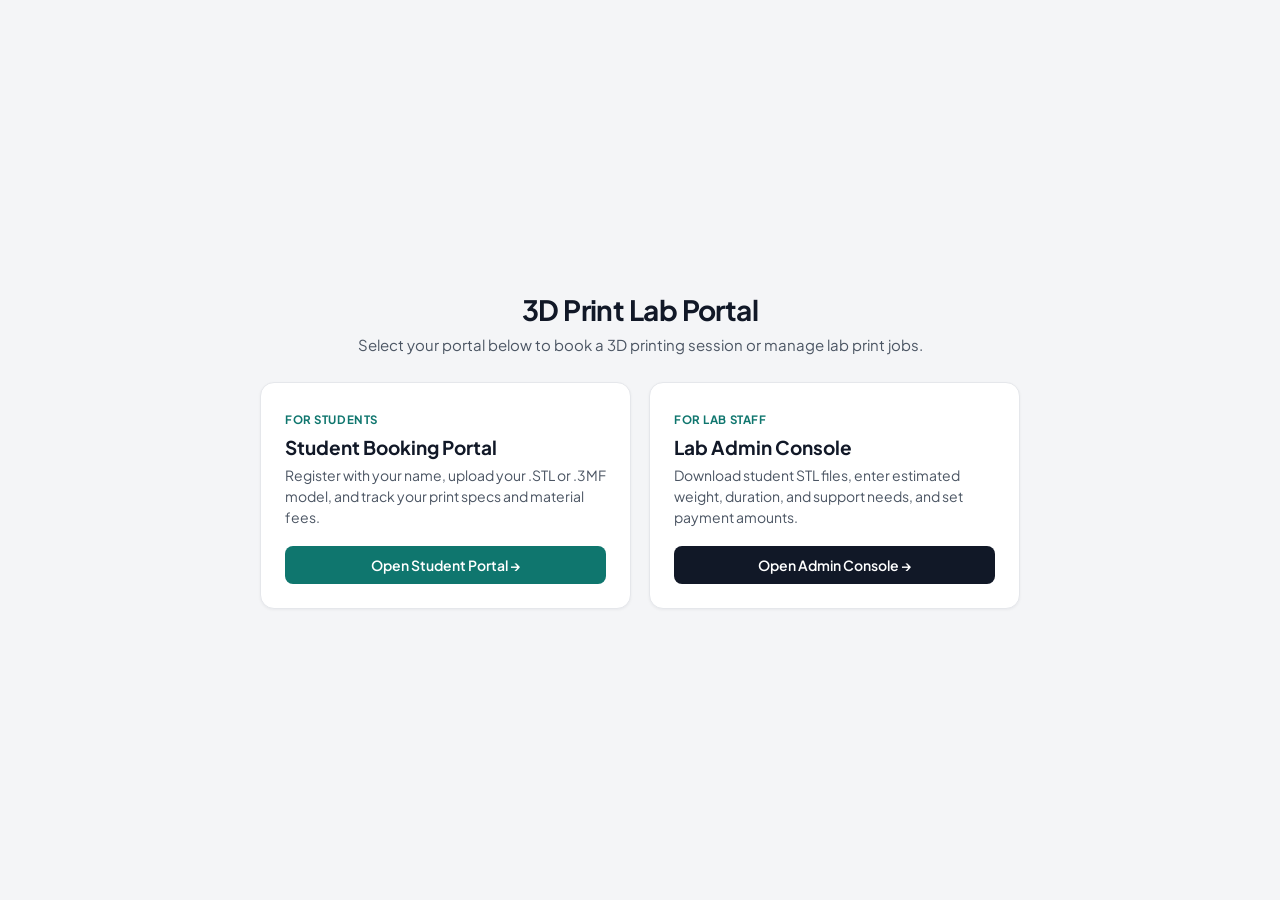
==== index.html @ 41e185b8 "Add 3D Printing Booking System (client, admin, hub, and Apps Script)" ====
<!DOCTYPE html>
<html lang="en">
<head>
  <meta charset="UTF-8" />
  <meta name="viewport" content="width=device-width, initial-scale=1.0" />
  <title>3D Print Lab — Portal</title>
  <meta name="description" content="3D Printer Session Booking & Job Request System for Students and Lab Administrators." />
  <link rel="icon" type="image/svg+xml" href="./client/icon.svg" />
  <link rel="preconnect" href="https://fonts.googleapis.com" />
  <link rel="preconnect" href="https://fonts.gstatic.com" crossorigin />
  <link href="https://fonts.googleapis.com/css2?family=Plus+Jakarta+Sans:wght@400;500;600;700&display=swap" rel="stylesheet" />
  <style>
    :root {
      --bg: #f4f5f7;
      --surface: #ffffff;
      --ink: #111827;
      --ink-secondary: #4b5563;
      --border: #e5e7eb;
      --accent: #0f766e;
      --accent-hover: #0d625b;
    }
    * { box-sizing: border-box; }
    body {
      margin: 0;
      min-height: 100vh;
      background: var(--bg);
      color: var(--ink);
      font-family: 'Plus Jakarta Sans', -apple-system, BlinkMacSystemFont, sans-serif;
      display: grid;
      place-items: center;
      padding: 24px;
    }
    .hub {
      width: 100%;
      max-width: 760px;
    }
    .hub-head {
      text-align: center;
      margin-bottom: 28px;
    }
    .hub-head h1 {
      margin: 0 0 8px;
      font-size: 28px;
      font-weight: 700;
      letter-spacing: -0.02em;
    }
    .hub-head p {
      margin: 0;
      color: var(--ink-secondary);
      font-size: 15px;
    }
    .cards {
      display: grid;
      grid-template-columns: 1fr 1fr;
      gap: 18px;
    }
    .portal-card {
      background: var(--surface);
      border: 1px solid var(--border);
      border-radius: 14px;
      padding: 24px;
      text-decoration: none;
      color: inherit;
      display: flex;
      flex-direction: column;
      justify-content: space-between;
      gap: 18px;
      box-shadow: 0 1px 3px rgba(17, 24, 39, 0.05);
      transition: transform 0.15s, border-color 0.15s, box-shadow 0.15s;
    }
    .portal-card:hover {
      transform: translateY(-2px);
      border-color: var(--accent);
      box-shadow: 0 10px 24px rgba(17, 24, 39, 0.08);
    }
    .tag {
      display: inline-block;
      font-size: 11.5px;
      font-weight: 700;
      text-transform: uppercase;
      letter-spacing: 0.05em;
      color: var(--accent);
      margin-bottom: 8px;
    }
    .portal-card h2 {
      margin: 0 0 6px;
      font-size: 19px;
      font-weight: 700;
    }
    .portal-card p {
      margin: 0;
      font-size: 14px;
      color: var(--ink-secondary);
      line-height: 1.5;
    }
    .cta {
      display: inline-flex;
      align-items: center;
      justify-content: center;
      padding: 10px 14px;
      border-radius: 8px;
      background: var(--accent);
      color: #ffffff;
      font-size: 14px;
      font-weight: 600;
    }
    .portal-card.admin .cta {
      background: var(--ink);
    }
    @media (max-width: 640px) {
      .cards { grid-template-columns: 1fr; }
    }
  </style>
</head>
<body>
  <main class="hub">
    <div class="hub-head">
      <h1>3D Print Lab Portal</h1>
      <p>Select your portal below to book a 3D printing session or manage lab print jobs.</p>
    </div>

    <div class="cards">
      <a class="portal-card" href="./client/index.html">
        <div>
          <span class="tag">For Students</span>
          <h2>Student Booking Portal</h2>
          <p>Register with your name, upload your .STL or .3MF model, and track your print specs and material fees.</p>
        </div>
        <span class="cta">Open Student Portal &rarr;</span>
      </a>

      <a class="portal-card admin" href="./admin/index.html">
        <div>
          <span class="tag">For Lab Staff</span>
          <h2>Lab Admin Console</h2>
          <p>Download student STL files, enter estimated weight, duration, and support needs, and set payment amounts.</p>
        </div>
        <span class="cta">Open Admin Console &rarr;</span>
      </a>
    </div>
  </main>
</body>
</html>
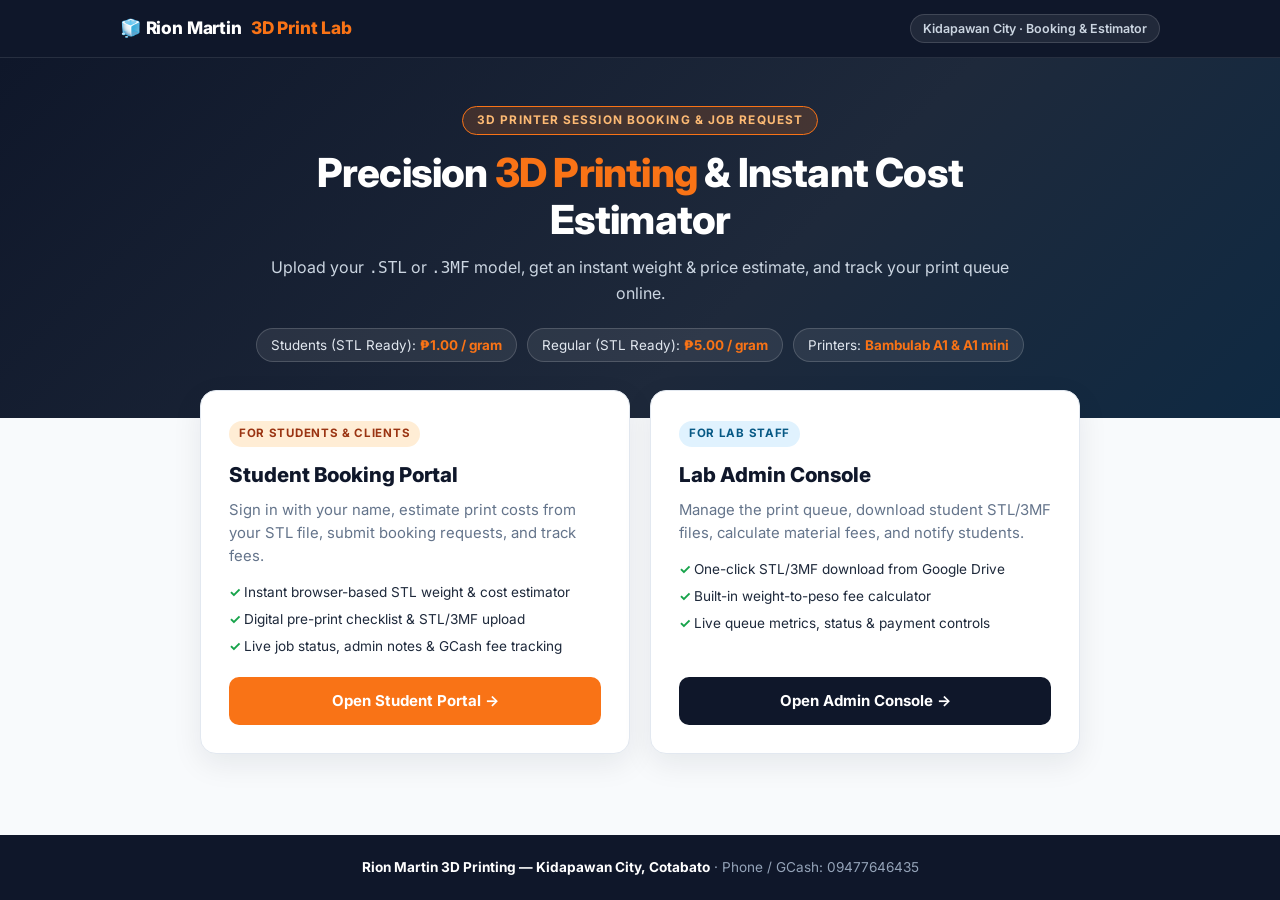
==== commit b84b5b57: "Enhance client & admin UI/UX and add STL print cost estimator" ====
--- a/index.html
+++ b/index.html
@@ -3,128 +3,256 @@
 <head>
   <meta charset="UTF-8" />
   <meta name="viewport" content="width=device-width, initial-scale=1.0" />
-  <title>3D Print Lab — Portal</title>
-  <meta name="description" content="3D Printer Session Booking & Job Request System for Students and Lab Administrators." />
+  <title>3D Print Lab — Rion Martin 3D Printing Portal</title>
+  <meta name="description" content="3D Printer Session Booking, Instant STL Cost Estimator, and Job Request System for Students and Lab Administrators." />
   <link rel="icon" type="image/svg+xml" href="./client/icon.svg" />
   <link rel="preconnect" href="https://fonts.googleapis.com" />
   <link rel="preconnect" href="https://fonts.gstatic.com" crossorigin />
-  <link href="https://fonts.googleapis.com/css2?family=Plus+Jakarta+Sans:wght@400;500;600;700&display=swap" rel="stylesheet" />
+  <link href="https://fonts.googleapis.com/css2?family=Inter:wght@400;500;600;700;800&family=JetBrains+Mono:wght@500;600&display=swap" rel="stylesheet" />
   <style>
     :root {
-      --bg: #f4f5f7;
-      --surface: #ffffff;
-      --ink: #111827;
-      --ink-secondary: #4b5563;
-      --border: #e5e7eb;
-      --accent: #0f766e;
-      --accent-hover: #0d625b;
-    }
-    * { box-sizing: border-box; }
+      --navy: #0f172a;
+      --navy-light: #1e293b;
+      --orange: #f97316;
+      --orange-hover: #ea580c;
+      --teal: #0ea5e9;
+      --green: #16a34a;
+      --bg: #f8fafc;
+      --card: #ffffff;
+      --text: #1e293b;
+      --muted: #64748b;
+      --border: #e2e8f0;
+    }
+    * { box-sizing: border-box; margin: 0; padding: 0; }
     body {
-      margin: 0;
       min-height: 100vh;
       background: var(--bg);
-      color: var(--ink);
-      font-family: 'Plus Jakarta Sans', -apple-system, BlinkMacSystemFont, sans-serif;
-      display: grid;
-      place-items: center;
-      padding: 24px;
-    }
-    .hub {
+      color: var(--text);
+      font-family: 'Inter', -apple-system, BlinkMacSystemFont, 'Segoe UI', Roboto, sans-serif;
+      display: flex;
+      flex-direction: column;
+      line-height: 1.55;
+      -webkit-font-smoothing: antialiased;
+    }
+    nav {
+      background: var(--navy);
+      color: #fff;
+      padding: 14px 24px;
+      border-bottom: 1px solid rgba(255,255,255,0.1);
+    }
+    .nav-inner {
+      max-width: 1040px;
+      margin: 0 auto;
+      display: flex;
+      justify-content: space-between;
+      align-items: center;
+      gap: 12px;
+    }
+    .brand {
+      font-weight: 800;
+      font-size: 1.08rem;
+      display: flex;
+      align-items: center;
+      gap: 9px;
+      letter-spacing: -0.01em;
+    }
+    .brand span { color: var(--orange); }
+    .nav-tag {
+      font-size: 0.78rem;
+      font-weight: 600;
+      color: #cbd5e1;
+      background: rgba(255,255,255,0.08);
+      border: 1px solid rgba(255,255,255,0.14);
+      padding: 4px 12px;
+      border-radius: 999px;
+    }
+    .hero {
+      background: linear-gradient(135deg, #0f172a 0%, #1e293b 60%, #0f2942 100%);
+      color: #fff;
+      padding: 48px 24px 56px;
+      text-align: center;
+    }
+    .hero-inner { max-width: 780px; margin: 0 auto; }
+    .badge {
+      display: inline-block;
+      background: rgba(249,115,22,0.18);
+      border: 1px solid var(--orange);
+      color: #fdba74;
+      font-size: 0.74rem;
+      font-weight: 700;
+      letter-spacing: 1.1px;
+      text-transform: uppercase;
+      padding: 4px 14px;
+      border-radius: 999px;
+      margin-bottom: 14px;
+    }
+    .hero h1 {
+      font-size: clamp(1.75rem, 4vw, 2.5rem);
+      font-weight: 800;
+      line-height: 1.18;
+      margin-bottom: 12px;
+      letter-spacing: -0.02em;
+    }
+    .hero h1 span { color: var(--orange); }
+    .hero p {
+      color: #cbd5e1;
+      font-size: 1rem;
+      margin-bottom: 22px;
+    }
+    .hero-pills {
+      display: flex;
+      justify-content: center;
+      flex-wrap: wrap;
+      gap: 10px;
+    }
+    .pill {
+      background: rgba(255,255,255,0.08);
+      border: 1px solid rgba(255,255,255,0.16);
+      padding: 6px 14px;
+      border-radius: 999px;
+      font-size: 0.84rem;
+      color: #e2e8f0;
+    }
+    .pill strong { color: var(--orange); }
+
+    main.hub {
+      flex: 1;
       width: 100%;
-      max-width: 760px;
-    }
-    .hub-head {
-      text-align: center;
-      margin-bottom: 28px;
-    }
-    .hub-head h1 {
-      margin: 0 0 8px;
-      font-size: 28px;
-      font-weight: 700;
-      letter-spacing: -0.02em;
-    }
-    .hub-head p {
-      margin: 0;
-      color: var(--ink-secondary);
-      font-size: 15px;
+      max-width: 920px;
+      margin: -28px auto 0;
+      padding: 0 20px 48px;
     }
     .cards {
       display: grid;
       grid-template-columns: 1fr 1fr;
-      gap: 18px;
+      gap: 20px;
     }
     .portal-card {
-      background: var(--surface);
+      background: var(--card);
       border: 1px solid var(--border);
-      border-radius: 14px;
-      padding: 24px;
+      border-radius: 16px;
+      padding: 28px;
       text-decoration: none;
       color: inherit;
       display: flex;
       flex-direction: column;
       justify-content: space-between;
-      gap: 18px;
-      box-shadow: 0 1px 3px rgba(17, 24, 39, 0.05);
-      transition: transform 0.15s, border-color 0.15s, box-shadow 0.15s;
+      gap: 20px;
+      box-shadow: 0 10px 30px rgba(15, 23, 42, 0.08);
+      transition: transform 0.18s ease, border-color 0.18s ease, box-shadow 0.18s ease;
     }
     .portal-card:hover {
-      transform: translateY(-2px);
-      border-color: var(--accent);
-      box-shadow: 0 10px 24px rgba(17, 24, 39, 0.08);
+      transform: translateY(-3px);
+      border-color: var(--orange);
+      box-shadow: 0 16px 36px rgba(15, 23, 42, 0.12);
     }
     .tag {
       display: inline-block;
-      font-size: 11.5px;
+      font-size: 0.72rem;
       font-weight: 700;
       text-transform: uppercase;
-      letter-spacing: 0.05em;
-      color: var(--accent);
+      letter-spacing: 0.06em;
+      padding: 4px 10px;
+      border-radius: 999px;
+      margin-bottom: 12px;
+      background: #ffedd5;
+      color: #9a3412;
+    }
+    .portal-card.admin .tag {
+      background: #e0f2fe;
+      color: #075985;
+    }
+    .portal-card h2 {
+      font-size: 1.28rem;
+      font-weight: 800;
+      color: var(--navy);
       margin-bottom: 8px;
     }
-    .portal-card h2 {
-      margin: 0 0 6px;
-      font-size: 19px;
-      font-weight: 700;
-    }
     .portal-card p {
-      margin: 0;
-      font-size: 14px;
-      color: var(--ink-secondary);
-      line-height: 1.5;
+      font-size: 0.93rem;
+      color: var(--muted);
+      line-height: 1.55;
+      margin-bottom: 14px;
+    }
+    .feature-list {
+      list-style: none;
+      display: grid;
+      gap: 6px;
+      font-size: 0.85rem;
+      color: var(--text);
+    }
+    .feature-list li::before {
+      content: "✓ ";
+      color: var(--green);
+      font-weight: 700;
     }
     .cta {
       display: inline-flex;
       align-items: center;
       justify-content: center;
-      padding: 10px 14px;
-      border-radius: 8px;
-      background: var(--accent);
+      padding: 12px 18px;
+      border-radius: 10px;
+      background: var(--orange);
       color: #ffffff;
-      font-size: 14px;
-      font-weight: 600;
-    }
+      font-size: 0.94rem;
+      font-weight: 700;
+      transition: background 0.18s;
+    }
+    .portal-card:hover .cta { background: var(--orange-hover); }
     .portal-card.admin .cta {
-      background: var(--ink);
-    }
-    @media (max-width: 640px) {
+      background: var(--navy);
+    }
+    .portal-card.admin:hover .cta {
+      background: var(--navy-light);
+    }
+    footer {
+      background: var(--navy);
+      color: #94a3b8;
+      text-align: center;
+      padding: 22px 20px;
+      font-size: 0.85rem;
+    }
+    footer strong { color: #fff; }
+    @media (max-width: 680px) {
       .cards { grid-template-columns: 1fr; }
+      .hero { padding: 36px 18px 46px; }
+      .nav-tag { display: none; }
     }
   </style>
 </head>
 <body>
+  <nav>
+    <div class="nav-inner">
+      <div class="brand">🧊 Rion Martin <span>3D Print Lab</span></div>
+      <div class="nav-tag">Kidapawan City · Booking &amp; Estimator</div>
+    </div>
+  </nav>
+
+  <header class="hero">
+    <div class="hero-inner">
+      <div class="badge">3D Printer Session Booking &amp; Job Request</div>
+      <h1>Precision <span>3D Printing</span> &amp; Instant Cost Estimator</h1>
+      <p>Upload your <code>.STL</code> or <code>.3MF</code> model, get an instant weight &amp; price estimate, and track your print queue online.</p>
+      <div class="hero-pills">
+        <div class="pill">Students (STL Ready): <strong>₱1.00 / gram</strong></div>
+        <div class="pill">Regular (STL Ready): <strong>₱5.00 / gram</strong></div>
+        <div class="pill">Printers: <strong>Bambulab A1 &amp; A1 mini</strong></div>
+      </div>
+    </div>
+  </header>
+
   <main class="hub">
-    <div class="hub-head">
-      <h1>3D Print Lab Portal</h1>
-      <p>Select your portal below to book a 3D printing session or manage lab print jobs.</p>
-    </div>
-
     <div class="cards">
       <a class="portal-card" href="./client/index.html">
         <div>
-          <span class="tag">For Students</span>
+          <span class="tag">For Students &amp; Clients</span>
           <h2>Student Booking Portal</h2>
-          <p>Register with your name, upload your .STL or .3MF model, and track your print specs and material fees.</p>
+          <p>Sign in with your name, estimate print costs from your STL file, submit booking requests, and track fees.</p>
+          <ul class="feature-list">
+            <li>Instant browser-based STL weight &amp; cost estimator</li>
+            <li>Digital pre-print checklist &amp; STL/3MF upload</li>
+            <li>Live job status, admin notes &amp; GCash fee tracking</li>
+          </ul>
         </div>
         <span class="cta">Open Student Portal &rarr;</span>
       </a>
@@ -133,11 +261,20 @@
         <div>
           <span class="tag">For Lab Staff</span>
           <h2>Lab Admin Console</h2>
-          <p>Download student STL files, enter estimated weight, duration, and support needs, and set payment amounts.</p>
+          <p>Manage the print queue, download student STL/3MF files, calculate material fees, and notify students.</p>
+          <ul class="feature-list">
+            <li>One-click STL/3MF download from Google Drive</li>
+            <li>Built-in weight-to-peso fee calculator</li>
+            <li>Live queue metrics, status &amp; payment controls</li>
+          </ul>
         </div>
         <span class="cta">Open Admin Console &rarr;</span>
       </a>
     </div>
   </main>
+
+  <footer>
+    <strong>Rion Martin 3D Printing — Kidapawan City, Cotabato</strong> · Phone / GCash: 09477646435
+  </footer>
 </body>
 </html>
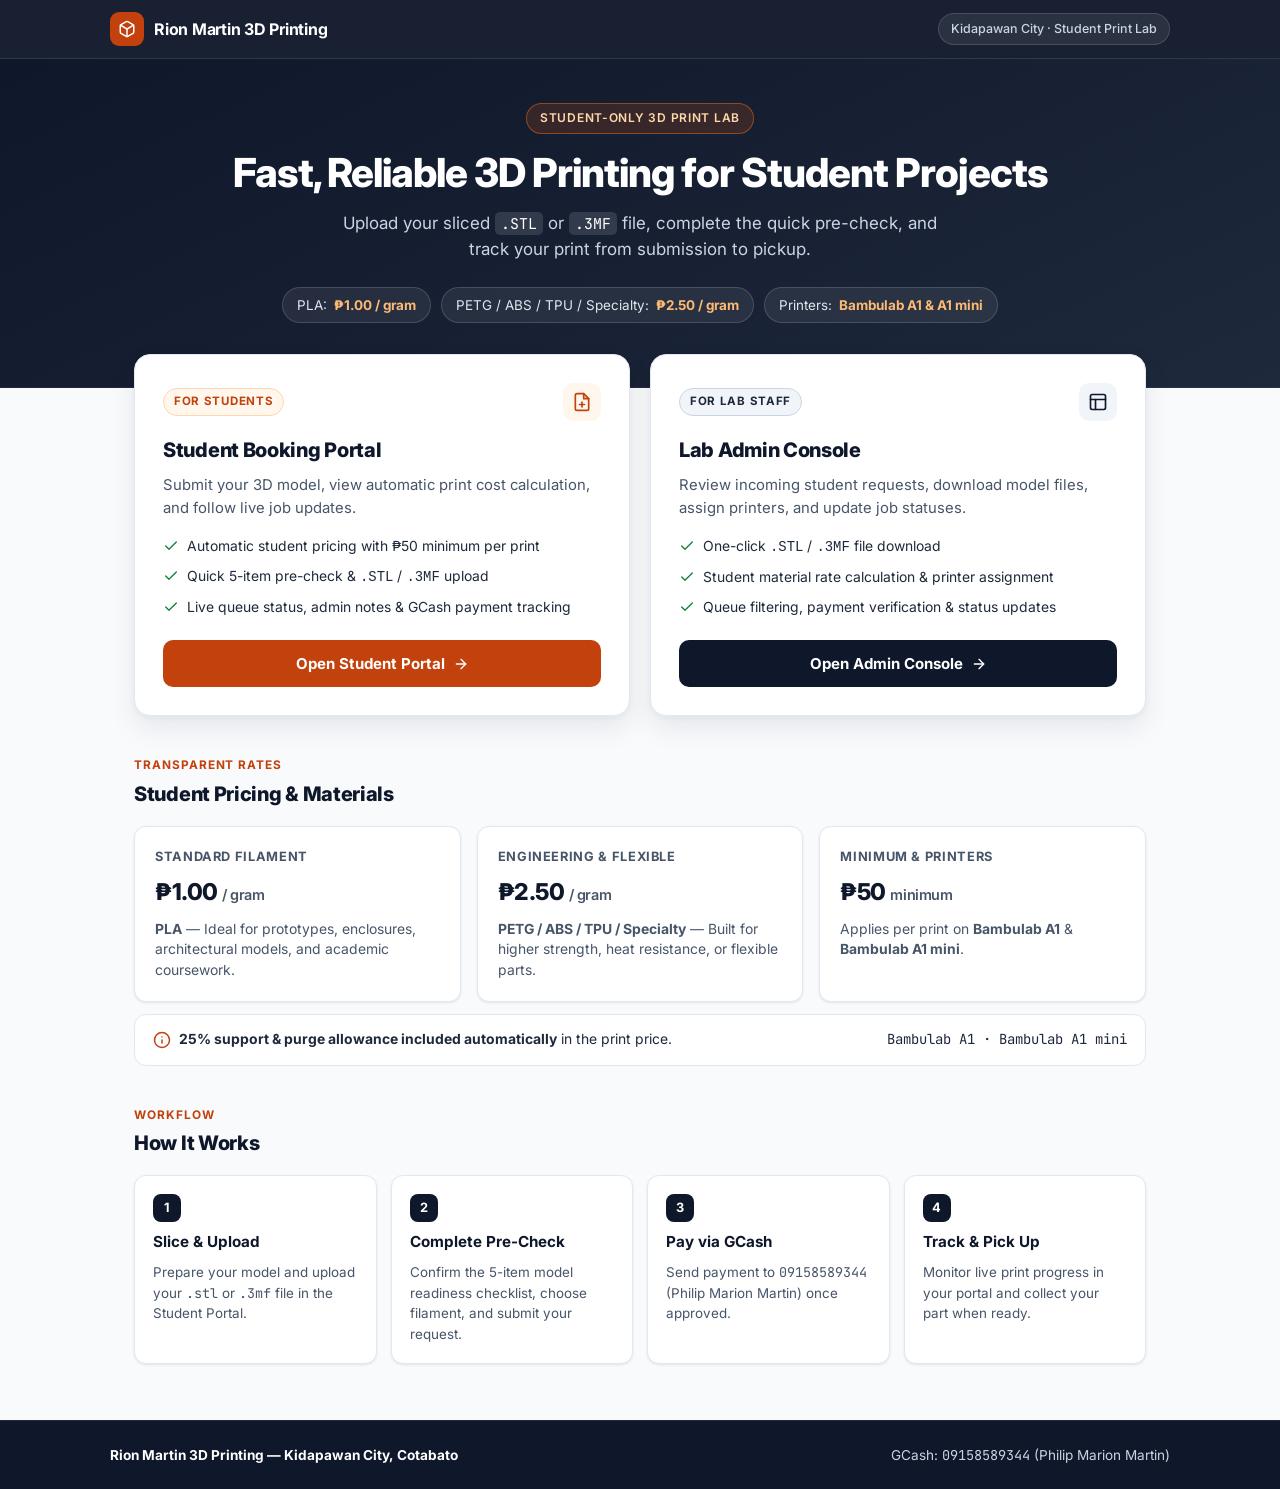
==== commit e9f58c9e: "feat: UI/UX overhaul, mobile overflow fixes, inline STL pricing, PWA cache bumps, and Tier 5 securit" ====
--- a/index.html
+++ b/index.html
@@ -3,27 +3,44 @@
 <head>
   <meta charset="UTF-8" />
   <meta name="viewport" content="width=device-width, initial-scale=1.0" />
-  <title>3D Print Lab — Rion Martin 3D Printing Portal</title>
-  <meta name="description" content="3D Printer Session Booking, Instant STL Cost Estimator, and Job Request System for Students and Lab Administrators." />
+  <meta name="theme-color" content="#0f172a" />
+  <title>Rion Martin 3D Printing — Student Print Lab Portal</title>
+  <meta name="description" content="Student-only 3D Printer Booking and Job Request System for Bambulab A1 and A1 mini in Kidapawan City." />
   <link rel="icon" type="image/svg+xml" href="./client/icon.svg" />
   <link rel="preconnect" href="https://fonts.googleapis.com" />
   <link rel="preconnect" href="https://fonts.gstatic.com" crossorigin />
-  <link href="https://fonts.googleapis.com/css2?family=Inter:wght@400;500;600;700;800&family=JetBrains+Mono:wght@500;600&display=swap" rel="stylesheet" />
+  <link href="https://fonts.googleapis.com/css2?family=Inter:wght@400;500;600;700;800&family=JetBrains+Mono:wght@400;500;600&display=swap" rel="stylesheet" />
   <style>
     :root {
-      --navy: #0f172a;
-      --navy-light: #1e293b;
-      --orange: #f97316;
-      --orange-hover: #ea580c;
-      --teal: #0ea5e9;
-      --green: #16a34a;
+      --ink: #0f172a;
+      --ink-soft: #1e293b;
       --bg: #f8fafc;
-      --card: #ffffff;
-      --text: #1e293b;
-      --muted: #64748b;
+      --surface: #ffffff;
       --border: #e2e8f0;
-    }
-    * { box-sizing: border-box; margin: 0; padding: 0; }
+      --text: #0f172a;
+      --muted: #475569;
+      --accent: #c2410c;
+      --accent-hover: #9a3412;
+      --accent-bright: #f97316;
+      --accent-tint: #fff7ed;
+      --accent-border: #fed7aa;
+      --green: #15803d;
+      --radius-lg: 16px;
+      --radius-md: 12px;
+      --shadow-sm: 0 1px 3px rgba(15, 23, 42, 0.06), 0 1px 2px rgba(15, 23, 42, 0.04);
+      --shadow-md: 0 12px 28px rgba(15, 23, 42, 0.08), 0 2px 6px rgba(15, 23, 42, 0.04);
+    }
+
+    *, *::before, *::after {
+      box-sizing: border-box;
+      margin: 0;
+      padding: 0;
+    }
+
+    html {
+      -webkit-text-size-adjust: 100%;
+    }
+
     body {
       min-height: 100vh;
       background: var(--bg);
@@ -33,120 +50,213 @@
       flex-direction: column;
       line-height: 1.55;
       -webkit-font-smoothing: antialiased;
-    }
-    nav {
-      background: var(--navy);
-      color: #fff;
-      padding: 14px 24px;
-      border-bottom: 1px solid rgba(255,255,255,0.1);
-    }
-    .nav-inner {
-      max-width: 1040px;
+      overflow-x: clip;
+    }
+
+    .mono {
+      font-family: 'JetBrains Mono', ui-monospace, Menlo, monospace;
+    }
+
+    /* Sticky Topbar */
+    .topbar {
+      position: sticky;
+      top: 0;
+      z-index: 30;
+      background: rgba(15, 23, 42, 0.96);
+      backdrop-filter: blur(8px);
+      -webkit-backdrop-filter: blur(8px);
+      color: #ffffff;
+      border-bottom: 1px solid rgba(255, 255, 255, 0.1);
+      padding: 12px 24px;
+    }
+
+    .topbar-inner {
+      max-width: 1060px;
       margin: 0 auto;
       display: flex;
+      align-items: center;
       justify-content: space-between;
-      align-items: center;
       gap: 12px;
-    }
+      min-width: 0;
+    }
+
     .brand {
+      display: flex;
+      align-items: center;
+      gap: 10px;
+      min-width: 0;
+      text-decoration: none;
+      color: #ffffff;
+    }
+
+    .brand-mark {
+      width: 34px;
+      height: 34px;
+      border-radius: 9px;
+      background: var(--accent);
+      color: #ffffff;
+      display: inline-flex;
+      align-items: center;
+      justify-content: center;
+      flex-shrink: 0;
+    }
+
+    .brand-text {
+      font-weight: 700;
+      font-size: 1rem;
+      letter-spacing: -0.015em;
+      white-space: nowrap;
+      overflow: hidden;
+      text-overflow: ellipsis;
+    }
+
+    .topbar-meta {
+      font-size: 0.78rem;
+      font-weight: 500;
+      color: #cbd5e1;
+      background: rgba(255, 255, 255, 0.08);
+      border: 1px solid rgba(255, 255, 255, 0.14);
+      padding: 5px 12px;
+      border-radius: 999px;
+      white-space: nowrap;
+      flex-shrink: 0;
+    }
+
+    /* Hero */
+    .hero {
+      background: linear-gradient(155deg, #0f172a 0%, #1e293b 100%);
+      color: #ffffff;
+      padding: 44px 24px 64px;
+      border-bottom: 1px solid rgba(255, 255, 255, 0.08);
+    }
+
+    .hero-inner {
+      max-width: 820px;
+      margin: 0 auto;
+      text-align: center;
+    }
+
+    .hero-badge {
+      display: inline-flex;
+      align-items: center;
+      gap: 6px;
+      background: rgba(234, 88, 12, 0.16);
+      border: 1px solid rgba(249, 115, 22, 0.45);
+      color: #fed7aa;
+      font-size: 0.75rem;
+      font-weight: 600;
+      letter-spacing: 0.06em;
+      text-transform: uppercase;
+      padding: 5px 13px;
+      border-radius: 999px;
+      margin-bottom: 16px;
+    }
+
+    .hero h1 {
+      font-size: clamp(1.65rem, 3.8vw, 2.5rem);
       font-weight: 800;
-      font-size: 1.08rem;
-      display: flex;
-      align-items: center;
-      gap: 9px;
-      letter-spacing: -0.01em;
-    }
-    .brand span { color: var(--orange); }
-    .nav-tag {
-      font-size: 0.78rem;
-      font-weight: 600;
-      color: #cbd5e1;
-      background: rgba(255,255,255,0.08);
-      border: 1px solid rgba(255,255,255,0.14);
-      padding: 4px 12px;
-      border-radius: 999px;
-    }
-    .hero {
-      background: linear-gradient(135deg, #0f172a 0%, #1e293b 60%, #0f2942 100%);
-      color: #fff;
-      padding: 48px 24px 56px;
-      text-align: center;
-    }
-    .hero-inner { max-width: 780px; margin: 0 auto; }
-    .badge {
-      display: inline-block;
-      background: rgba(249,115,22,0.18);
-      border: 1px solid var(--orange);
-      color: #fdba74;
-      font-size: 0.74rem;
-      font-weight: 700;
-      letter-spacing: 1.1px;
-      text-transform: uppercase;
-      padding: 4px 14px;
-      border-radius: 999px;
+      line-height: 1.16;
+      letter-spacing: -0.025em;
       margin-bottom: 14px;
-    }
-    .hero h1 {
-      font-size: clamp(1.75rem, 4vw, 2.5rem);
-      font-weight: 800;
-      line-height: 1.18;
-      margin-bottom: 12px;
-      letter-spacing: -0.02em;
-    }
-    .hero h1 span { color: var(--orange); }
+      color: #ffffff;
+    }
+
     .hero p {
       color: #cbd5e1;
-      font-size: 1rem;
-      margin-bottom: 22px;
-    }
+      font-size: clamp(0.95rem, 1.8vw, 1.06rem);
+      max-width: 620px;
+      margin: 0 auto 24px;
+    }
+
+    .hero code {
+      font-family: 'JetBrains Mono', monospace;
+      font-size: 0.88em;
+      background: rgba(255, 255, 255, 0.12);
+      color: #ffffff;
+      padding: 2px 6px;
+      border-radius: 5px;
+    }
+
     .hero-pills {
       display: flex;
       justify-content: center;
       flex-wrap: wrap;
       gap: 10px;
     }
+
     .pill {
-      background: rgba(255,255,255,0.08);
-      border: 1px solid rgba(255,255,255,0.16);
-      padding: 6px 14px;
+      display: inline-flex;
+      align-items: center;
+      gap: 7px;
+      background: rgba(255, 255, 255, 0.07);
+      border: 1px solid rgba(255, 255, 255, 0.15);
+      padding: 7px 14px;
       border-radius: 999px;
       font-size: 0.84rem;
       color: #e2e8f0;
-    }
-    .pill strong { color: var(--orange); }
-
+      max-width: 100%;
+    }
+
+    .pill strong {
+      color: #fdba74;
+      font-weight: 700;
+    }
+
+    /* Main Container */
     main.hub {
       flex: 1;
       width: 100%;
-      max-width: 920px;
-      margin: -28px auto 0;
-      padding: 0 20px 48px;
-    }
-    .cards {
+      max-width: 1060px;
+      margin: -34px auto 0;
+      padding: 0 24px 56px;
+      display: flex;
+      flex-direction: column;
+      gap: 40px;
+    }
+
+    /* Portal Cards */
+    .portal-grid {
       display: grid;
-      grid-template-columns: 1fr 1fr;
+      grid-template-columns: repeat(2, minmax(0, 1fr));
       gap: 20px;
     }
+
     .portal-card {
-      background: var(--card);
+      background: var(--surface);
       border: 1px solid var(--border);
-      border-radius: 16px;
+      border-radius: var(--radius-lg);
       padding: 28px;
       text-decoration: none;
       color: inherit;
       display: flex;
       flex-direction: column;
       justify-content: space-between;
-      gap: 20px;
-      box-shadow: 0 10px 30px rgba(15, 23, 42, 0.08);
+      gap: 22px;
+      min-width: 0;
+      box-shadow: var(--shadow-md);
       transition: transform 0.18s ease, border-color 0.18s ease, box-shadow 0.18s ease;
     }
+
     .portal-card:hover {
-      transform: translateY(-3px);
-      border-color: var(--orange);
-      box-shadow: 0 16px 36px rgba(15, 23, 42, 0.12);
-    }
-    .tag {
+      transform: translateY(-2px);
+      border-color: #cbd5e1;
+      box-shadow: 0 16px 34px rgba(15, 23, 42, 0.1);
+    }
+
+    .portal-card:focus-visible {
+      outline: 3px solid var(--accent-bright);
+      outline-offset: 3px;
+    }
+
+    .card-header {
+      display: flex;
+      align-items: center;
+      justify-content: space-between;
+      gap: 12px;
+      margin-bottom: 14px;
+    }
+
+    .card-tag {
       display: inline-block;
       font-size: 0.72rem;
       font-weight: 700;
@@ -154,127 +264,493 @@
       letter-spacing: 0.06em;
       padding: 4px 10px;
       border-radius: 999px;
-      margin-bottom: 12px;
-      background: #ffedd5;
-      color: #9a3412;
-    }
-    .portal-card.admin .tag {
-      background: #e0f2fe;
-      color: #075985;
-    }
+      background: var(--accent-tint);
+      color: var(--accent);
+      border: 1px solid var(--accent-border);
+    }
+
+    .portal-card.admin .card-tag {
+      background: #f1f5f9;
+      color: var(--ink-soft);
+      border-color: #cbd5e1;
+    }
+
+    .card-icon {
+      width: 38px;
+      height: 38px;
+      border-radius: 10px;
+      background: var(--accent-tint);
+      color: var(--accent);
+      display: inline-flex;
+      align-items: center;
+      justify-content: center;
+      flex-shrink: 0;
+    }
+
+    .portal-card.admin .card-icon {
+      background: #f1f5f9;
+      color: var(--ink);
+    }
+
     .portal-card h2 {
-      font-size: 1.28rem;
+      font-size: 1.25rem;
       font-weight: 800;
-      color: var(--navy);
+      letter-spacing: -0.015em;
+      color: var(--ink);
       margin-bottom: 8px;
     }
+
     .portal-card p {
       font-size: 0.93rem;
       color: var(--muted);
-      line-height: 1.55;
-      margin-bottom: 14px;
-    }
+      margin-bottom: 16px;
+    }
+
     .feature-list {
       list-style: none;
       display: grid;
-      gap: 6px;
-      font-size: 0.85rem;
-      color: var(--text);
-    }
-    .feature-list li::before {
-      content: "✓ ";
+      gap: 8px;
+      font-size: 0.87rem;
+      color: var(--ink-soft);
+    }
+
+    .feature-list li {
+      display: flex;
+      align-items: flex-start;
+      gap: 8px;
+      min-width: 0;
+    }
+
+    .feature-list svg {
       color: var(--green);
-      font-weight: 700;
-    }
+      flex-shrink: 0;
+      margin-top: 2px;
+    }
+
     .cta {
       display: inline-flex;
       align-items: center;
       justify-content: center;
+      gap: 8px;
+      width: 100%;
       padding: 12px 18px;
       border-radius: 10px;
-      background: var(--orange);
+      background: var(--accent);
       color: #ffffff;
       font-size: 0.94rem;
       font-weight: 700;
-      transition: background 0.18s;
-    }
-    .portal-card:hover .cta { background: var(--orange-hover); }
+      transition: background 0.16s ease;
+    }
+
+    .portal-card:hover .cta {
+      background: var(--accent-hover);
+    }
+
     .portal-card.admin .cta {
-      background: var(--navy);
-    }
+      background: var(--ink);
+    }
+
     .portal-card.admin:hover .cta {
-      background: var(--navy-light);
-    }
+      background: var(--ink-soft);
+    }
+
+    /* Section Headings */
+    .section-head {
+      display: flex;
+      flex-direction: column;
+      gap: 4px;
+      margin-bottom: 16px;
+    }
+
+    .section-eyebrow {
+      font-size: 0.74rem;
+      font-weight: 700;
+      text-transform: uppercase;
+      letter-spacing: 0.08em;
+      color: var(--accent);
+    }
+
+    .section-title {
+      font-size: 1.25rem;
+      font-weight: 800;
+      letter-spacing: -0.015em;
+      color: var(--ink);
+    }
+
+    /* Pricing & Materials Grid */
+    .pricing-grid {
+      display: grid;
+      grid-template-columns: repeat(3, minmax(0, 1fr));
+      gap: 16px;
+    }
+
+    .pricing-card {
+      background: var(--surface);
+      border: 1px solid var(--border);
+      border-radius: var(--radius-md);
+      padding: 20px;
+      box-shadow: var(--shadow-sm);
+      display: flex;
+      flex-direction: column;
+      gap: 8px;
+      min-width: 0;
+    }
+
+    .pricing-label {
+      font-size: 0.8rem;
+      font-weight: 700;
+      text-transform: uppercase;
+      letter-spacing: 0.05em;
+      color: var(--muted);
+    }
+
+    .pricing-rate {
+      font-size: 1.45rem;
+      font-weight: 800;
+      letter-spacing: -0.02em;
+      color: var(--ink);
+    }
+
+    .pricing-rate span {
+      font-size: 0.9rem;
+      font-weight: 600;
+      color: var(--muted);
+    }
+
+    .pricing-desc {
+      font-size: 0.87rem;
+      color: var(--muted);
+      line-height: 1.5;
+    }
+
+    .pricing-note {
+      margin-top: 12px;
+      background: var(--surface);
+      border: 1px solid var(--border);
+      border-radius: var(--radius-md);
+      padding: 14px 18px;
+      display: flex;
+      flex-wrap: wrap;
+      align-items: center;
+      justify-content: space-between;
+      gap: 12px;
+      font-size: 0.87rem;
+      color: var(--ink-soft);
+    }
+
+    .pricing-note-item {
+      display: inline-flex;
+      align-items: center;
+      gap: 8px;
+      min-width: 0;
+    }
+
+    .pricing-note-item svg {
+      color: var(--accent);
+      flex-shrink: 0;
+    }
+
+    /* How It Works 4-Step Strip */
+    .steps-grid {
+      display: grid;
+      grid-template-columns: repeat(4, minmax(0, 1fr));
+      gap: 14px;
+    }
+
+    .step-card {
+      background: var(--surface);
+      border: 1px solid var(--border);
+      border-radius: var(--radius-md);
+      padding: 18px;
+      box-shadow: var(--shadow-sm);
+      display: flex;
+      flex-direction: column;
+      gap: 8px;
+      min-width: 0;
+    }
+
+    .step-num {
+      width: 28px;
+      height: 28px;
+      border-radius: 8px;
+      background: var(--ink);
+      color: #ffffff;
+      font-size: 0.8rem;
+      font-weight: 700;
+      display: inline-flex;
+      align-items: center;
+      justify-content: center;
+    }
+
+    .step-card h3 {
+      font-size: 0.95rem;
+      font-weight: 700;
+      color: var(--ink);
+    }
+
+    .step-card p {
+      font-size: 0.84rem;
+      color: var(--muted);
+      overflow-wrap: anywhere;
+    }
+
+    /* Footer */
     footer {
-      background: var(--navy);
-      color: #94a3b8;
-      text-align: center;
-      padding: 22px 20px;
+      background: var(--ink);
+      color: #cbd5e1;
+      padding: 24px 20px;
       font-size: 0.85rem;
-    }
-    footer strong { color: #fff; }
+      border-top: 1px solid rgba(255, 255, 255, 0.08);
+    }
+
+    .footer-inner {
+      max-width: 1060px;
+      margin: 0 auto;
+      display: flex;
+      flex-wrap: wrap;
+      align-items: center;
+      justify-content: space-between;
+      gap: 10px 20px;
+    }
+
+    footer strong {
+      color: #ffffff;
+    }
+
+    .footer-gcash {
+      overflow-wrap: anywhere;
+    }
+
+    /* Responsive Breakpoints */
+    @media (max-width: 900px) {
+      .pricing-grid {
+        grid-template-columns: repeat(2, minmax(0, 1fr));
+      }
+      .steps-grid {
+        grid-template-columns: repeat(2, minmax(0, 1fr));
+      }
+    }
+
     @media (max-width: 680px) {
-      .cards { grid-template-columns: 1fr; }
-      .hero { padding: 36px 18px 46px; }
-      .nav-tag { display: none; }
+      .portal-grid,
+      .pricing-grid,
+      .steps-grid {
+        grid-template-columns: 1fr;
+      }
+      .topbar-meta {
+        display: none;
+      }
+      .hero {
+        padding: 36px 18px 54px;
+      }
+      main.hub {
+        padding: 0 18px 44px;
+        gap: 32px;
+      }
+    }
+
+    @media (max-width: 480px) {
+      .topbar {
+        padding: 12px 16px;
+      }
+      .hero {
+        padding: 30px 16px 48px;
+      }
+      main.hub {
+        margin-top: -28px;
+        padding: 0 16px 40px;
+        gap: 28px;
+      }
+      .portal-card {
+        padding: 20px;
+      }
+      .pricing-card,
+      .step-card {
+        padding: 16px;
+      }
+      .pill {
+        font-size: 0.8rem;
+        padding: 6px 12px;
+      }
+      .footer-inner {
+        flex-direction: column;
+        align-items: flex-start;
+      }
     }
   </style>
 </head>
 <body>
-  <nav>
-    <div class="nav-inner">
-      <div class="brand">🧊 Rion Martin <span>3D Print Lab</span></div>
-      <div class="nav-tag">Kidapawan City · Booking &amp; Estimator</div>
+  <nav class="topbar" aria-label="Primary Navigation">
+    <div class="topbar-inner">
+      <a class="brand" href="./index.html">
+        <span class="brand-mark" aria-hidden="true">
+          <svg width="18" height="18" viewBox="0 0 24 24" fill="none" stroke="currentColor" stroke-width="2" stroke-linecap="round" stroke-linejoin="round">
+            <path d="M21 16V8a2 2 0 0 0-1-1.73l-7-4a2 2 0 0 0-2 0l-7 4A2 2 0 0 0 3 8v8a2 2 0 0 0 1 1.73l7 4a2 2 0 0 0 2 0l7-4A2 2 0 0 0 21 16z"/>
+            <polyline points="3.27 6.96 12 12.01 20.73 6.96"/>
+            <line x1="12" y1="22.08" x2="12" y2="12"/>
+          </svg>
+        </span>
+        <span class="brand-text">Rion Martin 3D Printing</span>
+      </a>
+      <span class="topbar-meta">Kidapawan City · Student Print Lab</span>
     </div>
   </nav>
 
   <header class="hero">
     <div class="hero-inner">
-      <div class="badge">3D Printer Session Booking &amp; Job Request</div>
-      <h1>Precision <span>3D Printing</span> &amp; Instant Cost Estimator</h1>
-      <p>Upload your <code>.STL</code> or <code>.3MF</code> model, get an instant weight &amp; price estimate, and track your print queue online.</p>
+      <div class="hero-badge">Student-Only 3D Print Lab</div>
+      <h1>Fast, Reliable 3D Printing for Student Projects</h1>
+      <p>Upload your sliced <code>.STL</code> or <code>.3MF</code> file, complete the quick pre-check, and track your print from submission to pickup.</p>
       <div class="hero-pills">
-        <div class="pill">Students (STL Ready): <strong>₱1.00 / gram</strong></div>
-        <div class="pill">Regular (STL Ready): <strong>₱5.00 / gram</strong></div>
+        <div class="pill">PLA: <strong>₱1.00 / gram</strong></div>
+        <div class="pill">PETG / ABS / TPU / Specialty: <strong>₱2.50 / gram</strong></div>
         <div class="pill">Printers: <strong>Bambulab A1 &amp; A1 mini</strong></div>
       </div>
     </div>
   </header>
 
   <main class="hub">
-    <div class="cards">
+    <section class="portal-grid" aria-label="Portal Access">
       <a class="portal-card" href="./client/index.html">
         <div>
-          <span class="tag">For Students &amp; Clients</span>
+          <div class="card-header">
+            <span class="card-tag">For Students</span>
+            <span class="card-icon" aria-hidden="true">
+              <svg width="20" height="20" viewBox="0 0 24 24" fill="none" stroke="currentColor" stroke-width="2" stroke-linecap="round" stroke-linejoin="round">
+                <path d="M14 2H6a2 2 0 0 0-2 2v16a2 2 0 0 0 2 2h12a2 2 0 0 0 2-2V8z"/>
+                <polyline points="14 2 14 8 20 8"/>
+                <line x1="12" y1="18" x2="12" y2="12"/>
+                <line x1="9" y1="15" x2="15" y2="15"/>
+              </svg>
+            </span>
+          </div>
           <h2>Student Booking Portal</h2>
-          <p>Sign in with your name, estimate print costs from your STL file, submit booking requests, and track fees.</p>
+          <p>Submit your 3D model, view automatic print cost calculation, and follow live job updates.</p>
           <ul class="feature-list">
-            <li>Instant browser-based STL weight &amp; cost estimator</li>
-            <li>Digital pre-print checklist &amp; STL/3MF upload</li>
-            <li>Live job status, admin notes &amp; GCash fee tracking</li>
+            <li>
+              <svg width="16" height="16" viewBox="0 0 24 24" fill="none" stroke="currentColor" stroke-width="2" stroke-linecap="round" stroke-linejoin="round" aria-hidden="true"><polyline points="20 6 9 17 4 12"/></svg>
+              <span>Automatic student pricing with ₱50 minimum per print</span>
+            </li>
+            <li>
+              <svg width="16" height="16" viewBox="0 0 24 24" fill="none" stroke="currentColor" stroke-width="2" stroke-linecap="round" stroke-linejoin="round" aria-hidden="true"><polyline points="20 6 9 17 4 12"/></svg>
+              <span>Quick 5-item pre-check &amp; <code>.STL</code> / <code>.3MF</code> upload</span>
+            </li>
+            <li>
+              <svg width="16" height="16" viewBox="0 0 24 24" fill="none" stroke="currentColor" stroke-width="2" stroke-linecap="round" stroke-linejoin="round" aria-hidden="true"><polyline points="20 6 9 17 4 12"/></svg>
+              <span>Live queue status, admin notes &amp; GCash payment tracking</span>
+            </li>
           </ul>
         </div>
-        <span class="cta">Open Student Portal &rarr;</span>
+        <span class="cta">
+          <span>Open Student Portal</span>
+          <svg width="16" height="16" viewBox="0 0 24 24" fill="none" stroke="currentColor" stroke-width="2" stroke-linecap="round" stroke-linejoin="round" aria-hidden="true"><line x1="5" y1="12" x2="19" y2="12"/><polyline points="12 5 19 12 12 19"/></svg>
+        </span>
       </a>
 
       <a class="portal-card admin" href="./admin/index.html">
         <div>
-          <span class="tag">For Lab Staff</span>
+          <div class="card-header">
+            <span class="card-tag">For Lab Staff</span>
+            <span class="card-icon" aria-hidden="true">
+              <svg width="20" height="20" viewBox="0 0 24 24" fill="none" stroke="currentColor" stroke-width="2" stroke-linecap="round" stroke-linejoin="round">
+                <rect x="3" y="3" width="18" height="18" rx="2" ry="2"/>
+                <line x1="3" y1="9" x2="21" y2="9"/>
+                <line x1="9" y1="21" x2="9" y2="9"/>
+              </svg>
+            </span>
+          </div>
           <h2>Lab Admin Console</h2>
-          <p>Manage the print queue, download student STL/3MF files, calculate material fees, and notify students.</p>
+          <p>Review incoming student requests, download model files, assign printers, and update job statuses.</p>
           <ul class="feature-list">
-            <li>One-click STL/3MF download from Google Drive</li>
-            <li>Built-in weight-to-peso fee calculator</li>
-            <li>Live queue metrics, status &amp; payment controls</li>
+            <li>
+              <svg width="16" height="16" viewBox="0 0 24 24" fill="none" stroke="currentColor" stroke-width="2" stroke-linecap="round" stroke-linejoin="round" aria-hidden="true"><polyline points="20 6 9 17 4 12"/></svg>
+              <span>One-click <code>.STL</code> / <code>.3MF</code> file download</span>
+            </li>
+            <li>
+              <svg width="16" height="16" viewBox="0 0 24 24" fill="none" stroke="currentColor" stroke-width="2" stroke-linecap="round" stroke-linejoin="round" aria-hidden="true"><polyline points="20 6 9 17 4 12"/></svg>
+              <span>Student material rate calculation &amp; printer assignment</span>
+            </li>
+            <li>
+              <svg width="16" height="16" viewBox="0 0 24 24" fill="none" stroke="currentColor" stroke-width="2" stroke-linecap="round" stroke-linejoin="round" aria-hidden="true"><polyline points="20 6 9 17 4 12"/></svg>
+              <span>Queue filtering, payment verification &amp; status updates</span>
+            </li>
           </ul>
         </div>
-        <span class="cta">Open Admin Console &rarr;</span>
+        <span class="cta">
+          <span>Open Admin Console</span>
+          <svg width="16" height="16" viewBox="0 0 24 24" fill="none" stroke="currentColor" stroke-width="2" stroke-linecap="round" stroke-linejoin="round" aria-hidden="true"><line x1="5" y1="12" x2="19" y2="12"/><polyline points="12 5 19 12 12 19"/></svg>
+        </span>
       </a>
+    </section>
+
+    <section aria-labelledby="pricing-heading">
+      <div class="section-head">
+        <span class="section-eyebrow">Transparent Rates</span>
+        <h2 class="section-title" id="pricing-heading">Student Pricing &amp; Materials</h2>
+      </div>
+      <div class="pricing-grid">
+        <div class="pricing-card">
+          <span class="pricing-label">Standard Filament</span>
+          <div class="pricing-rate">₱1.00 <span>/ gram</span></div>
+          <p class="pricing-desc"><strong>PLA</strong> — Ideal for prototypes, enclosures, architectural models, and academic coursework.</p>
+        </div>
+        <div class="pricing-card">
+          <span class="pricing-label">Engineering &amp; Flexible</span>
+          <div class="pricing-rate">₱2.50 <span>/ gram</span></div>
+          <p class="pricing-desc"><strong>PETG / ABS / TPU / Specialty</strong> — Built for higher strength, heat resistance, or flexible parts.</p>
+        </div>
+        <div class="pricing-card">
+          <span class="pricing-label">Minimum &amp; Printers</span>
+          <div class="pricing-rate">₱50 <span>minimum</span></div>
+          <p class="pricing-desc">Applies per print on <strong>Bambulab A1</strong> &amp; <strong>Bambulab A1 mini</strong>.</p>
+        </div>
+      </div>
+      <div class="pricing-note">
+        <div class="pricing-note-item">
+          <svg width="18" height="18" viewBox="0 0 24 24" fill="none" stroke="currentColor" stroke-width="2" stroke-linecap="round" stroke-linejoin="round" aria-hidden="true"><circle cx="12" cy="12" r="10"/><line x1="12" y1="16" x2="12" y2="12"/><line x1="12" y1="8" x2="12.01" y2="8"/></svg>
+          <span><strong>25% support &amp; purge allowance included automatically</strong> in the print price.</span>
+        </div>
+        <div class="pricing-note-item mono">
+          <span>Bambulab A1 · Bambulab A1 mini</span>
+        </div>
+      </div>
+    </section>
+
+    <section aria-labelledby="how-heading">
+      <div class="section-head">
+        <span class="section-eyebrow">Workflow</span>
+        <h2 class="section-title" id="how-heading">How It Works</h2>
+      </div>
+      <div class="steps-grid">
+        <div class="step-card">
+          <span class="step-num">1</span>
+          <h3>Slice &amp; Upload</h3>
+          <p>Prepare your model and upload your <span class="mono">.stl</span> or <span class="mono">.3mf</span> file in the Student Portal.</p>
+        </div>
+        <div class="step-card">
+          <span class="step-num">2</span>
+          <h3>Complete Pre-Check</h3>
+          <p>Confirm the 5-item model readiness checklist, choose filament, and submit your request.</p>
+        </div>
+        <div class="step-card">
+          <span class="step-num">3</span>
+          <h3>Pay via GCash</h3>
+          <p>Send payment to <span class="mono">09158589344</span> (Philip Marion Martin) once approved.</p>
+        </div>
+        <div class="step-card">
+          <span class="step-num">4</span>
+          <h3>Track &amp; Pick Up</h3>
+          <p>Monitor live print progress in your portal and collect your part when ready.</p>
+        </div>
+      </div>
+    </section>
+  </main>
+
+  <footer>
+    <div class="footer-inner">
+      <div><strong>Rion Martin 3D Printing — Kidapawan City, Cotabato</strong></div>
+      <div class="footer-gcash">GCash: <span class="mono">09158589344</span> (Philip Marion Martin)</div>
     </div>
-  </main>
-
-  <footer>
-    <strong>Rion Martin 3D Printing — Kidapawan City, Cotabato</strong> · Phone / GCash: 09477646435
   </footer>
 </body>
 </html>
